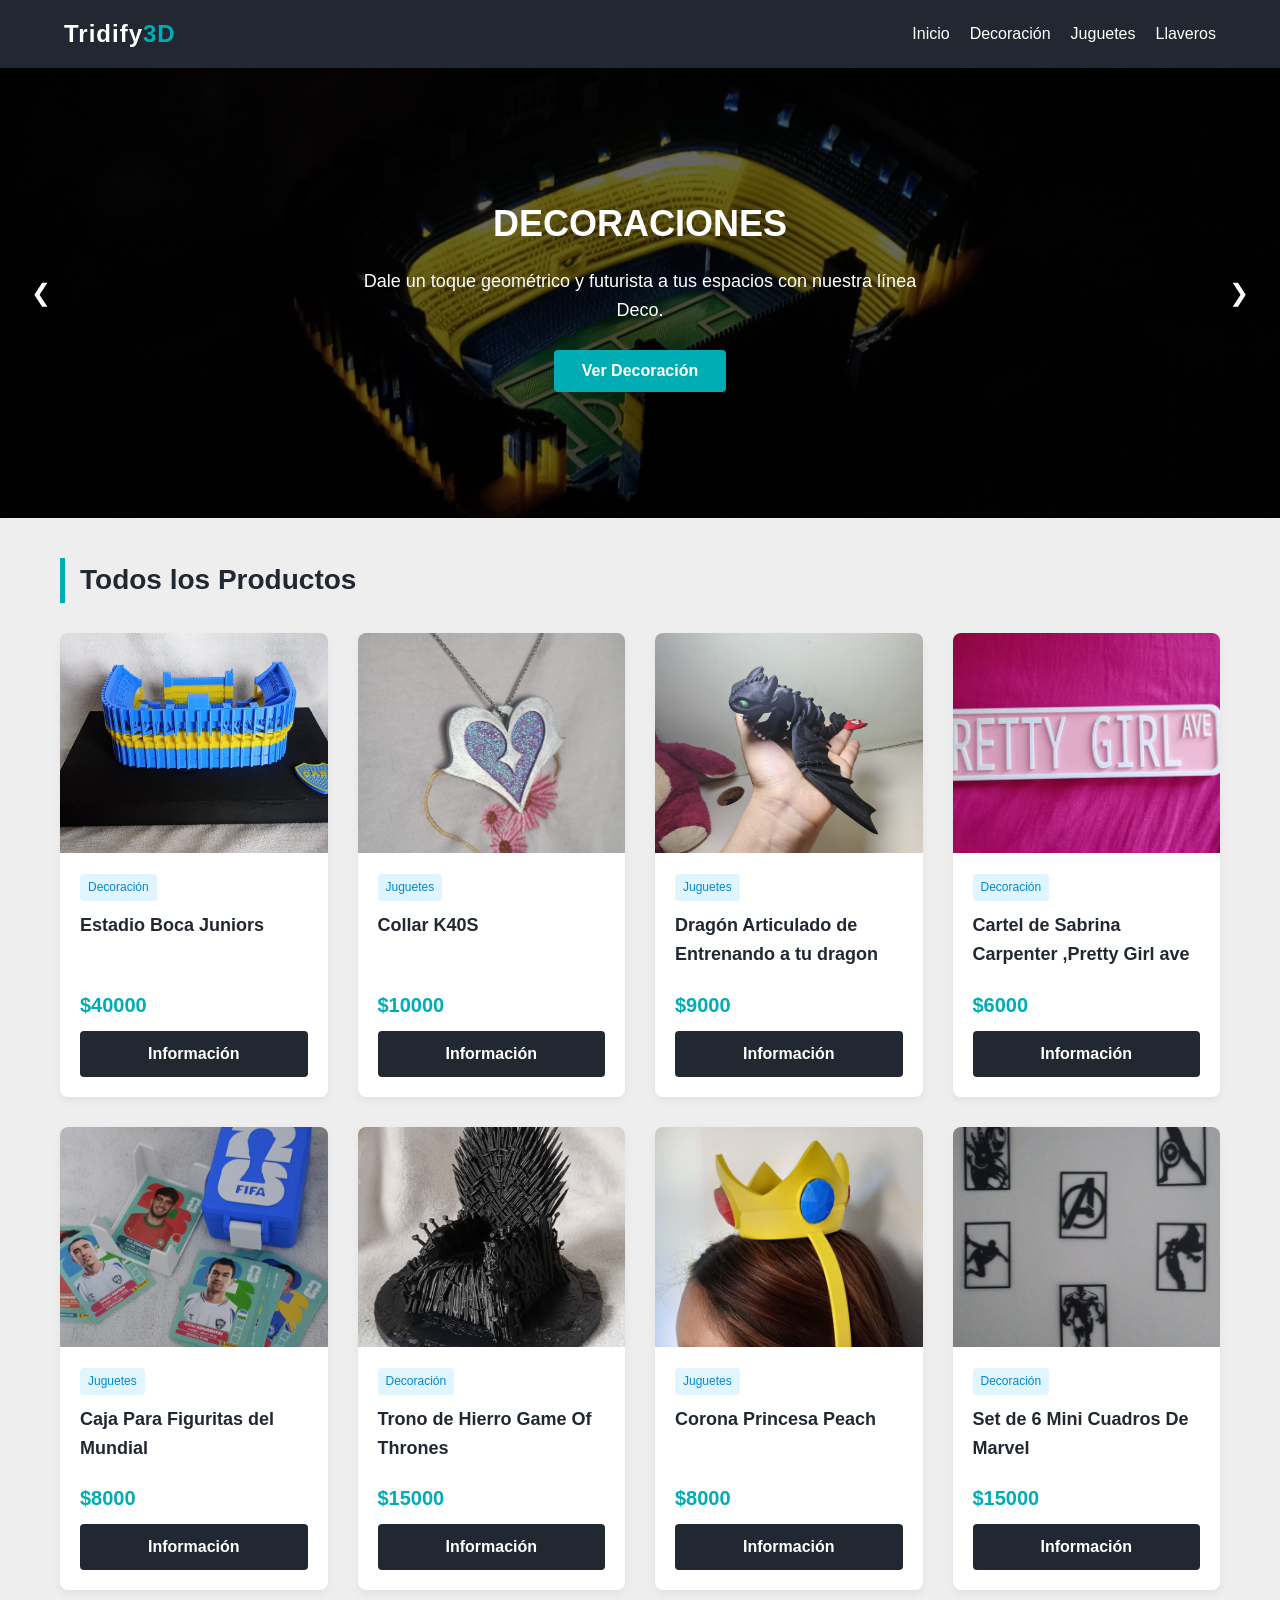
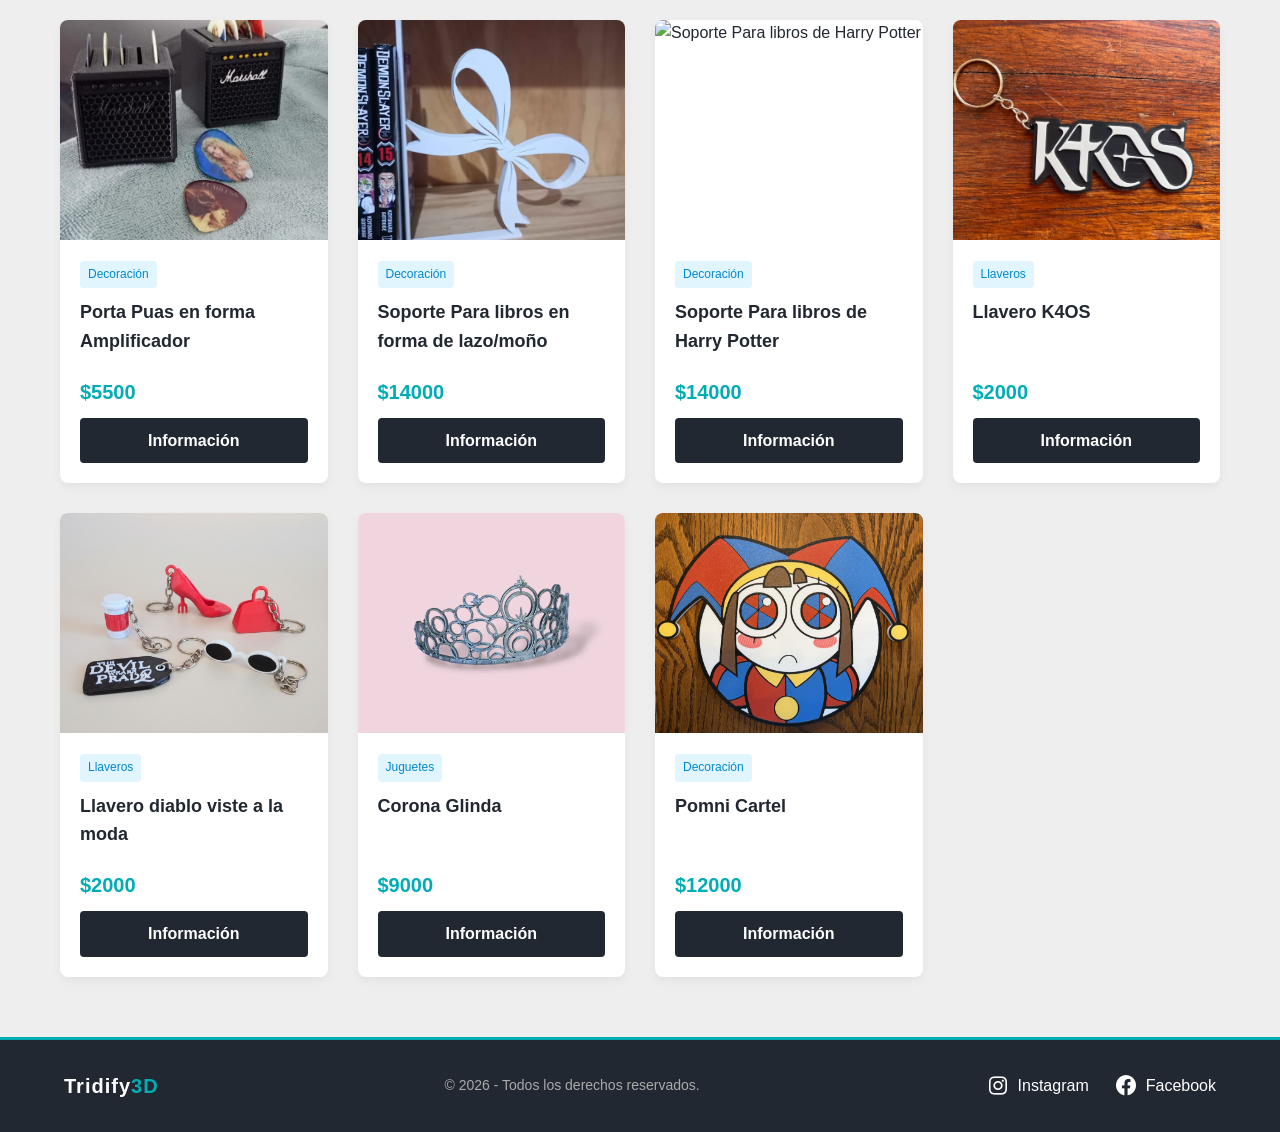
==== index.html @ 4f009411 "primer" ====
<!DOCTYPE html>
<html lang="es">
<head>
    <meta charset="UTF-8">
    <meta name="viewport" content="width=device-width, initial-scale=1.0">
    <title>Catálogo Impresiones 3D</title>
    <link rel="stylesheet" href="css/principal.css">
</head>
<body>

    <header class="navbar">
        <div class="logo">Tridify<span>3D</span></div>
        <button class="menu-toggle" id="mobile-menu-btn" aria-label="Abrir menú">☰</button>
        <ul class="nav-links" id="nav-links">
            <li><a href="#" onclick="filtrar('Todos')">Inicio</a></li>
            <li><a href="#" onclick="filtrar('Decoración')">Decoración</a></li>
            <li><a href="#" onclick="filtrar('Juguetes')">Juguetes</a></li>
            <li><a href="#" onclick="filtrar('Llaveros')">Llaveros</a></li>
                
            </li>
        </ul>
    </header>

    <section class="carousel-container">
        <div class="carousel-slider" id="carousel-slider">
            <div class="slide active" style="background-image: linear-gradient(rgba(0,0,0,0.6), rgba(0,0,0,0.6)), url('img/cancha6.jpeg');">
                <div class="slide-content">
                    <h2>Decoraciones</h2>
                    <p>Dale un toque geométrico y futurista a tus espacios con nuestra línea Deco.</p>
                    <button class="btn-slider" onclick="filtrar('Decoración')">Ver Decoración</button>
                </div>
            </div>
            <div class="slide" style="background-image: linear-gradient(rgba(0,0,0,0.6), rgba(0,0,0,0.6)), url('img/dragon3.jpg');">
                <div class="slide-content">
                    <h2>Juguetes</h2>
                    <p>Dragones, pulpos y figuras interactivas con máxima movilidad.</p>
                    <button class="btn-slider" onclick="filtrar('Juguetes')">Ver Juguetes</button>
                </div>
            </div>
            <div class="slide" style="background-image: linear-gradient(rgba(0,0,0,0.6), rgba(0,0,0,0.6)), url('img/visteALamoda.jpeg');">
                <div class="slide-content">
                    <h2>Llaveros por mayor</h2>
                    <p>Llaveros por mayor para destacar en los eventos o regalarle a tus amigos.</p>
                    <button class="btn-slider" onclick="filtrar('Llaveros')">Ver Llaveros</button>
                </div>
            </div>
        </div>
        <button class="carousel-control prev" onclick="cambiarSlide(-1)">&#10094;</button>
        <button class="carousel-control next" onclick="cambiarSlide(1)">&#10095;</button>
    </section>

    <main class="container">
        <h2 class="section-title" id="categoria-titulo">Todos los Productos</h2>
        <div class="product-grid" id="catalogo">
            </div>
    </main>
    <footer class="main-footer">
        <div class="footer-content">
            <p class="footer-logo">Tridify<span>3D</span></p>
            <p class="footer-text">&copy; 2026 - Todos los derechos reservados.</p>
            
            <div class="footer-socials">
                <a href="https://www.instagram.com/TU_USUARIO" target="_blank" rel="noopener noreferrer" class="social-link">
                    <i class='bx bxl-instagram'></i>
                    <span>Instagram</span>
                </a>
                
                <a href="https://www.facebook.com/TridifyMake" target="_blank" rel="noopener noreferrer" class="social-link">
                    <i class='bx bxl-facebook-circle'></i>
                    <span>Facebook</span>
                </a>
            </div>
        </div>
    </footer>
<link href='https://unpkg.com/boxicons@2.1.4/css/boxicons.min.css' rel='stylesheet'>
    <script src="js/script.js"></script>
</body>
</html>
---- css/principal.css ----
:root {
    --primary: #00adb5;
    --dark: #222831;
    --grey: #393e46;
    --light: #eeeeee;
    --white: #ffffff;
    --whatsapp: #25d366;
}

* { box-sizing: border-box; margin: 0; padding: 0; }
body { font-family: 'Segoe UI', Tahoma, Geneva, Verdana, sans-serif; background-color: var(--light); color: var(--dark); line-height: 1.6; }

/* NAVEGACIÓN */
.navbar { display: flex; justify-content: space-between; align-items: center; padding: 15px 5%; background-color: var(--dark); position: sticky; top: 0; z-index: 1000; }
.logo { color: var(--white); font-size: 24px; font-weight: bold; letter-spacing: 1px; text-decoration: none;}
.logo span { color: var(--primary); }
.menu-toggle { display: none; background: none; border: none; color: var(--white); font-size: 28px; cursor: pointer; }
.nav-links { display: flex; list-style: none; align-items: center; gap: 20px; }
.nav-links a { color: var(--white); text-decoration: none; font-weight: 500; transition: color 0.3s; }
.nav-links a:hover { color: var(--primary); }

/* MENU DESPLEGABLE */
.dropdown { position: relative; }
.dropdown-content { display: none; position: absolute; background-color: var(--dark); min-width: 180px; box-shadow: 0px 8px 16px rgba(0,0,0,0.2); border-radius: 4px; top: 100%; left: 0; }
.dropdown-content a { padding: 12px 16px; display: block; font-size: 14px; }
.dropdown-content a:hover { background-color: var(--grey); }
.dropdown:hover .dropdown-content { display: block; }

/* CARRUSEL GENERAL */
.carousel-container { position: relative; width: 100%; height: 450px; overflow: hidden; background-color: #000; }
.carousel-slider { width: 100%; height: 100%; }
.slide { position: absolute; top: 0; left: 0; width: 100%; height: 100%; background-size: cover; background-position: center; opacity: 0; transition: opacity 0.8s ease-in-out; display: flex; align-items: center; justify-content: center; text-align: center; }
.slide.active { opacity: 1; z-index: 1; }
.slide-content { color: var(--white); padding: 20px; max-width: 600px; z-index: 2; }
.slide-content h2 { font-size: 36px; margin-bottom: 15px; text-transform: uppercase; }
.slide-content p { font-size: 18px; margin-bottom: 25px; }
.btn-slider { background-color: var(--primary); color: var(--white); border: none; padding: 12px 28px; font-size: 16px; font-weight: bold; border-radius: 4px; cursor: pointer; transition: background 0.3s, transform 0.2s; }
.btn-slider:hover { background-color: #008f96; transform: scale(1.05); }
.carousel-control { position: absolute; top: 50%; transform: translateY(-50%); background: rgba(0,0,0,0.4); color: white; border: none; font-size: 24px; padding: 12px 16px; cursor: pointer; z-index: 10; border-radius: 50%; margin: 0 15px; }
.carousel-control:hover { background: rgba(0,0,0,0.8); }
.prev { left: 0; }
.next { right: 0; }

/* CUADRÍCULA DE PRODUCTOS */
.container { max-width: 1200px; margin: 40px auto; padding: 0 20px; }
.section-title { margin-bottom: 30px; font-size: 28px; border-left: 5px solid var(--primary); padding-left: 15px; }
.product-grid { display: grid; grid-template-columns: repeat(auto-fill, minmax(260px, 1fr)); gap: 30px; }
.card { background-color: var(--white); border-radius: 8px; overflow: hidden; box-shadow: 0 4px 10px rgba(0,0,0,0.05); transition: transform 0.3s; display: flex; flex-direction: column; }
.card:hover { transform: translateY(-5px); }
.card img { width: 100%; height: 220px; object-fit: cover; }
.card-body { padding: 20px; display: flex; flex-direction: column; flex-grow: 1; justify-content: space-between; }
.card-body h3 { font-size: 18px; margin-bottom: 10px; }
.tag { display: inline-block; background: #e1f5fe; color: #0288d1; padding: 4px 8px; font-size: 12px; border-radius: 4px; width: fit-content; margin-bottom: 10px; }
.price { font-size: 20px; font-weight: bold; color: var(--primary); margin: 10px 0; }
.btn-info { display: block; text-align: center; background-color: var(--dark); color: var(--white); text-decoration: none; padding: 10px; border-radius: 4px; font-weight: 600; transition: background 0.3s; }
.btn-info:hover { background-color: var(--primary); }

/* VISTA DETALLE DEL PRODUCTO */
.product-detail-container { display: flex; background: var(--white); border-radius: 12px; box-shadow: 0 4px 20px rgba(0,0,0,0.08); overflow: hidden; margin-top: 30px; }

/* Nuevo Carrusel exclusivo de fotos de producto */
.detail-carousel { flex: 1; position: relative; background: #000; min-height: 400px; }
.detail-carousel .slide img { width: 100%; height: 100%; object-fit: cover; }

.detail-info { flex: 1; padding: 40px; display: flex; flex-direction: column; justify-content: center; }
.detail-info h1 { font-size: 32px; margin-bottom: 15px; }
.detail-info .price { font-size: 28px; margin: 15px 0; }
.detail-info p { color: #555; margin-bottom: 25px; }

.btn-whatsapp { display: inline-block; text-align: center; background-color: var(--whatsapp); color: white; text-decoration: none; padding: 15px 30px; border-radius: 6px; font-size: 18px; font-weight: bold; box-shadow: 0 4px 10px rgba(37, 211, 102, 0.3); transition: background 0.3s, transform 0.2s; }
.btn-whatsapp:hover { background-color: #20ba56; transform: translateY(-2px); }
.btn-back { display: inline-block; margin-bottom: 15px; color: var(--grey); text-decoration: none; font-weight: bold; }

/* RESPONSIVO: CELULARES */
@media (max-width: 768px) {
    .menu-toggle { display: block; }
    .nav-links { display: none; flex-direction: column; position: absolute; top: 100%; left: 0; width: 100%; background-color: var(--dark); padding: 20px; gap: 15px; box-shadow: 0 4px 10px rgba(0,0,0,0.3); }
    .nav-links.active { display: flex; }
    .dropdown { width: 100%; text-align: center; }
    .dropdown-content { position: relative; width: 100%; box-shadow: none; background-color: var(--grey); margin-top: 5px; }
    .carousel-container { height: 320px; }
    .slide-content h2 { font-size: 24px; }
    .slide-content p { font-size: 14px; }

    /* Adaptación móvil del detalle */
    .product-detail-container { flex-direction: column; }
    .detail-carousel { min-height: 300px; }
    .detail-info { padding: 20px; }
}
.main-footer {
    background-color: var(--dark);
    color: var(--white);
    padding: 30px 5%;
    margin-top: 60px; /* Separa el footer del catálogo o del detalle */
    border-top: 3px solid var(--primary);
}

.footer-content {
    max-width: 1200px;
    margin: 0 auto;
    display: flex;
    justify-content: space-between;
    align-items: center;
    flex-wrap: wrap;
    gap: 20px;
}

.footer-logo {
    font-size: 20px;
    font-weight: bold;
    letter-spacing: 1px;
}

.footer-logo span {
    color: var(--primary);
}

.footer-text {
    font-size: 14px;
    color: #aaa;
}

.footer-socials {
    display: flex;
    gap: 25px;
}

.social-link {
    display: flex;
    align-items: center;
    gap: 8px;
    color: var(--white);
    text-decoration: none;
    font-weight: 500;
    font-size: 16px;
    transition: color 0.3s, transform 0.2s;
}

/* Tamaño de los logos de Boxicons */
.social-link i {
    font-size: 24px; 
}

/* Efecto al pasar el mouse por encima */
.social-link:hover {
    color: var(--primary);
    transform: translateY(-2px);
}

/* RESPONSIVO: Adaptación para Celulares */
@media (max-width: 768px) {
    .footer-content {
        flex-direction: column;
        text-align: center;
        gap: 15px;
    }
    
    .footer-socials {
        width: 100%;
        justify-content: center;
        gap: 30px; /* Más espacio entre redes para tocar fácil en pantallas táctiles */
    }
}
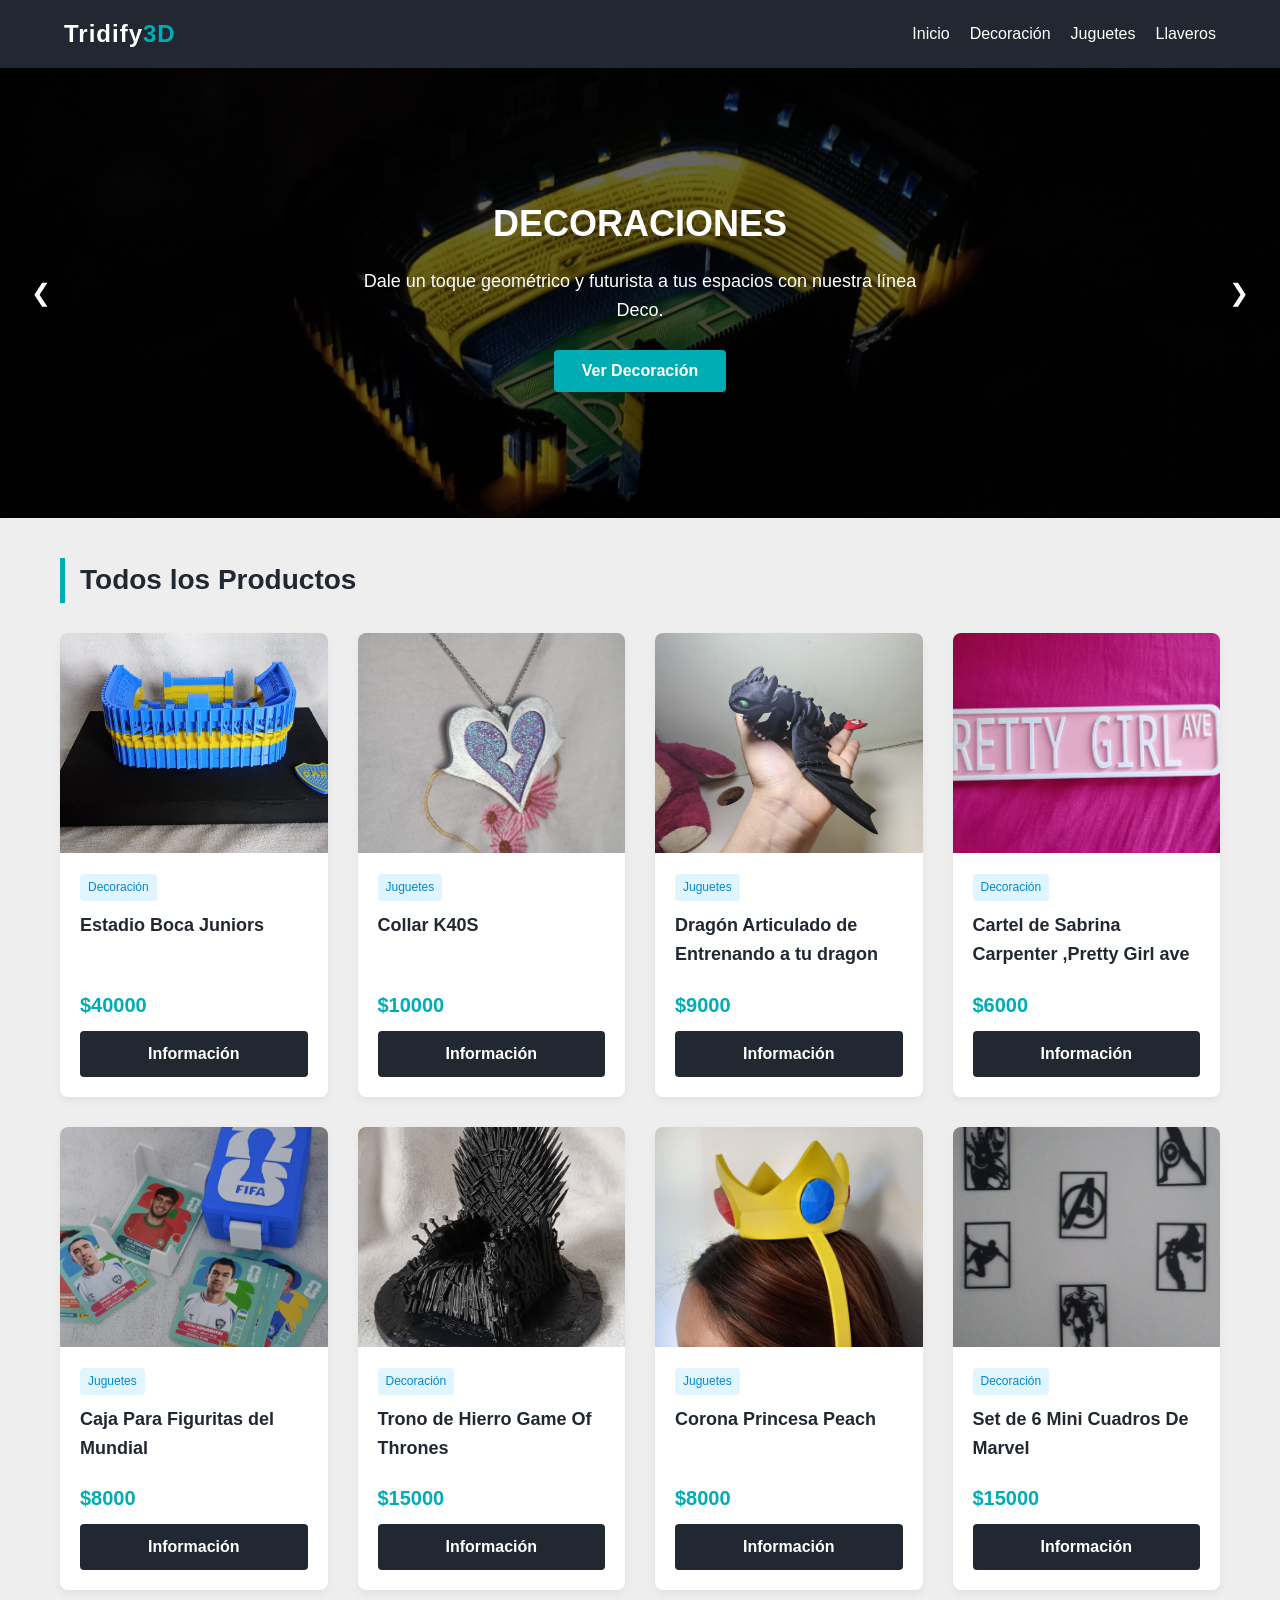
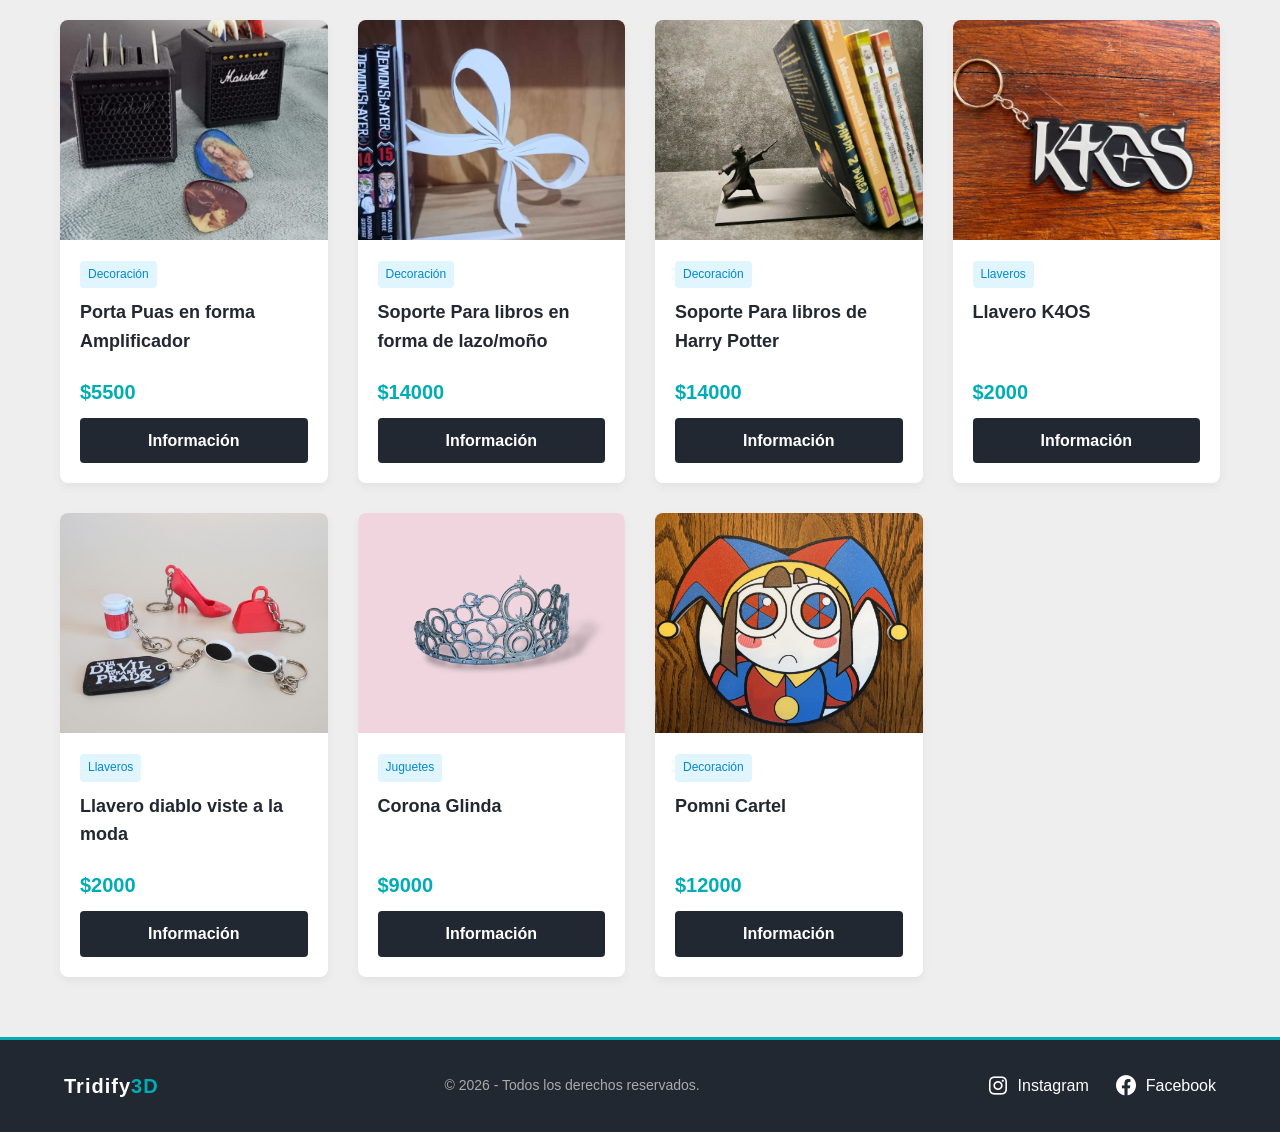
==== commit 0e28f01b: "Update index.html facebook" ====
--- a/index.html
+++ b/index.html
@@ -65,7 +65,7 @@
                     <span>Instagram</span>
                 </a>
                 
-                <a href="https://www.facebook.com/TridifyMake" target="_blank" rel="noopener noreferrer" class="social-link">
+                <a href="https://www.facebook.com/profile.php?id=61585576570209" target="_blank" rel="noopener noreferrer" class="social-link">
                     <i class='bx bxl-facebook-circle'></i>
                     <span>Facebook</span>
                 </a>
@@ -75,4 +75,4 @@
 <link href='https://unpkg.com/boxicons@2.1.4/css/boxicons.min.css' rel='stylesheet'>
     <script src="js/script.js"></script>
 </body>
-</html>+</html>
